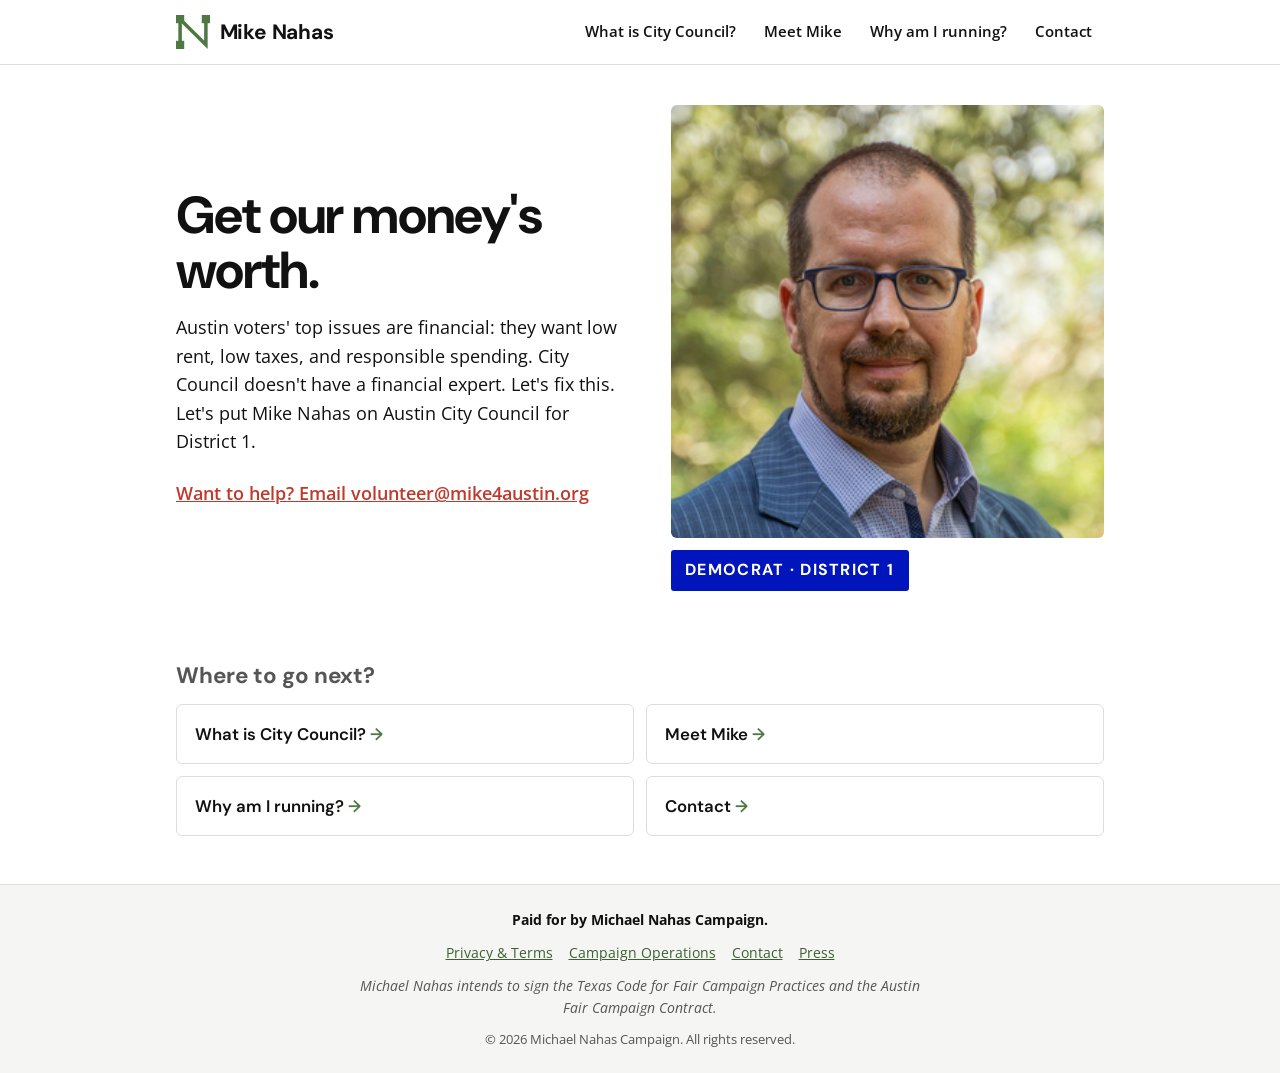
==== index.html @ 1bdf0a4e "Version 0.1 of website" ====
<!DOCTYPE html>
<html lang="en">
<head>
<meta charset="utf-8">
<meta name="viewport" content="width=device-width, initial-scale=1">
<title>Mike Nahas for Austin City Council, District 1</title>
<meta name="description" content="Mike Nahas is running for Austin City Council, District 1. A financial expert and economist who wants Austin to get its money's worth.">
<link rel="preconnect" href="https://fonts.googleapis.com">
<link rel="preconnect" href="https://fonts.gstatic.com" crossorigin>
<link href="https://fonts.googleapis.com/css2?family=DM+Sans:wght@500;700&family=Open+Sans:wght@400;600;700&display=swap" rel="stylesheet">
<link rel="stylesheet" href="styles.css">
</head>
<body>

<header class="site-header">
  <div class="header-inner">
    <a href="index.html" class="brand" aria-label="Mike Nahas — home">
      <svg class="site-logo" viewBox="0 0 29 29" xmlns="http://www.w3.org/2000/svg" aria-hidden="true">
        <g fill="currentColor">
          <rect x="0" y="0" width="7" height="7"/>
          <rect x="22" y="0" width="7" height="7"/>
          <rect x="0" y="22" width="7" height="7"/>
          <rect x="2" y="0" width="3" height="29"/>
          <polygon points="2,0 2,4.24 27,29 27,5 24,5 24,21.76"/>
        </g>
      </svg>
      <span class="site-name">Mike Nahas</span>
    </a>
    <input type="checkbox" id="nav-toggle" class="nav-toggle" aria-hidden="true">
    <label for="nav-toggle" class="nav-toggle-label" aria-label="Toggle menu">
      <span></span><span></span><span></span>
    </label>
    <nav class="site-nav" aria-label="Main navigation">
      <ul>
        <li><a href="what-is-city-council.html">What is City Council?</a></li>
        <li><a href="meet-mike.html">Meet Mike</a></li>
        <li><a href="why-am-i-running.html">Why am I running?</a></li>
        <li><a href="contact.html">Contact</a></li>
      </ul>
    </nav>
  </div>
</header>

<main>

  <div class="hero-row">
    <section class="hero">
      <h1 class="tagline">Get our money's worth.</h1>
      <p class="blurb">Austin voters' top issues are financial: they want low rent, low taxes, and responsible spending. City Council doesn't have a financial expert. Let's fix this. Let's put Mike Nahas on Austin City Council for District 1.</p>
      <p class="volunteer-line"><a href="mailto:volunteer@mike4austin.org">Want to help? Email volunteer@mike4austin.org</a></p>
    </section>

    <section class="photo-block">
      <img src="images/michael_nahas_notie.jpg" alt="Mike Nahas" class="hero-photo">
      <span class="dem-badge">DEMOCRAT &middot; DISTRICT 1</span>
    </section>
  </div>

  <section class="next" aria-labelledby="next-title">
    <h2 id="next-title" class="next-title">Where to go next?</h2>
    <ul class="next-links">
      <li><a href="what-is-city-council.html">What is City Council?</a></li>
      <li><a href="meet-mike.html">Meet Mike</a></li>
      <li><a href="why-am-i-running.html">Why am I running?</a></li>
      <li><a href="contact.html">Contact</a></li>
    </ul>
  </section>

</main>

<footer class="site-footer">
  <div class="footer-inner">
    <p class="paid-for">Paid for by Michael Nahas Campaign.</p>
    <ul class="footer-links">
      <li><a href="privacy.html">Privacy &amp; Terms</a></li>
      <li><a href="campaign-operations.html">Campaign Operations</a></li>
      <li><a href="contact.html">Contact</a></li>
      <li><a href="press.html">Press</a></li>
    </ul>
    <p class="fair-practices">Michael Nahas intends to sign the Texas Code for Fair Campaign Practices and the Austin Fair Campaign Contract.</p>
    <p class="copyright">&copy; 2026 Michael Nahas Campaign. All rights reserved.</p>
  </div>
</footer>

</body>
</html>
---- styles.css ----
/* ============================================================
   Mike Nahas for Austin City Council, District 1 — site styles
   ============================================================ */

*, *::before, *::after { box-sizing: border-box; }
html { -webkit-text-size-adjust: 100%; }
body, h1, h2, h3, p, ul, ol, figure { margin: 0; padding: 0; }
ul, ol { list-style: none; }
a { color: inherit; text-decoration: none; }
img, svg { max-width: 100%; display: block; }

:root {
  --green: #4f7942;
  --green-deep: #3d6032;
  --dem-blue: #0015bc;
  --red: #c0392b;
  --ink: #111;
  --paper: #fff;
  --muted: #555;
  --soft: #f5f5f3;
  --line: #ddd;
  --maxw: 960px;
}

body {
  font-family: 'Open Sans', -apple-system, BlinkMacSystemFont, 'Segoe UI', Roboto, Helvetica, Arial, sans-serif;
  color: var(--ink);
  background: var(--paper);
  line-height: 1.55;
  display: flex;
  flex-direction: column;
  min-height: 100vh;
}

h1, h2, h3 {
  font-family: 'DM Sans', -apple-system, BlinkMacSystemFont, 'Segoe UI', Roboto, Helvetica, Arial, sans-serif;
  font-weight: 700;
  line-height: 1.15;
  color: var(--ink);
}

p { margin-bottom: 1rem; }
p:last-child { margin-bottom: 0; }

a.text-link { color: var(--green-deep); text-decoration: underline; }
a.text-link:hover { color: var(--green); }

.sr-only {
  position: absolute;
  width: 1px; height: 1px;
  padding: 0; margin: -1px; overflow: hidden;
  clip: rect(0, 0, 0, 0); border: 0;
}

/* ----- Header ----- */
.site-header {
  border-bottom: 1px solid var(--line);
  background: var(--paper);
  position: sticky;
  top: 0;
  z-index: 10;
}
.header-inner {
  max-width: var(--maxw);
  margin: 0 auto;
  padding: 0.75rem 1rem;
  display: flex;
  align-items: center;
  flex-wrap: wrap;
  gap: 0.75rem;
}
.brand {
  display: flex;
  align-items: center;
  gap: 0.6rem;
  margin-right: auto;
  color: var(--ink);
}
.site-logo {
  width: 34px;
  height: 34px;
  color: var(--green);
  flex-shrink: 0;
}
.site-name {
  font-family: 'DM Sans', sans-serif;
  font-weight: 700;
  font-size: 1.3rem;
  letter-spacing: -0.01em;
}

.nav-toggle { position: absolute; left: -9999px; }
.nav-toggle-label {
  display: flex;
  flex-direction: column;
  justify-content: center;
  gap: 5px;
  cursor: pointer;
  width: 36px;
  height: 36px;
  padding: 6px;
  border-radius: 4px;
}
.nav-toggle-label:hover { background: var(--soft); }
.nav-toggle-label span {
  display: block;
  width: 24px;
  height: 3px;
  background: var(--ink);
  border-radius: 2px;
}

.site-nav {
  display: none;
  flex-basis: 100%;
}
.nav-toggle:checked ~ .site-nav { display: block; }
.site-nav ul {
  display: flex;
  flex-direction: column;
  border-top: 1px solid var(--line);
  margin-top: 0.5rem;
}
.site-nav a {
  display: block;
  padding: 0.85rem 0.25rem;
  border-bottom: 1px solid var(--line);
  font-weight: 600;
  font-size: 1rem;
}
.site-nav a:hover { color: var(--green); }
.site-nav a.current { color: var(--green); }

@media (min-width: 760px) {
  .nav-toggle-label { display: none; }
  .site-nav {
    display: block;
    flex-basis: auto;
  }
  .site-nav ul {
    flex-direction: row;
    gap: 0.25rem;
    border-top: none;
    margin-top: 0;
  }
  .site-nav a {
    border-bottom: none;
    padding: 0.5rem 0.75rem;
    border-radius: 4px;
    font-size: 0.95rem;
  }
  .site-nav a:hover { background: var(--soft); }
  .site-nav a.current { background: var(--soft); }
}

/* ----- Main / layout ----- */
main {
  flex: 1;
}
.wrap {
  max-width: var(--maxw);
  margin: 0 auto;
  padding: 0 1rem;
}
.page {
  max-width: 720px;
  margin: 0 auto;
  padding: 2rem 1rem 3rem;
}
.page h1 {
  font-size: 2rem;
  margin-bottom: 1.25rem;
}
.page h2 {
  font-size: 1.3rem;
  margin-top: 2rem;
  margin-bottom: 0.75rem;
}
.page p { font-size: 1.05rem; }
.page ul.bullets {
  list-style: disc;
  padding-left: 1.5rem;
  margin-bottom: 1rem;
}
.page ul.bullets li {
  margin-bottom: 0.4rem;
  font-size: 1.05rem;
}
.page-photo {
  width: 100%;
  border-radius: 6px;
  margin: 1rem 0 1.5rem;
}
.next-page-link {
  margin-top: 2.5rem;
  padding-top: 1.5rem;
  border-top: 1px solid var(--line);
  font-size: 1.05rem;
}
.next-page-link a {
  color: var(--green-deep);
  font-weight: 600;
  text-decoration: underline;
}

/* ----- Hero block (homepage) ----- */
.hero {
  max-width: var(--maxw);
  margin: 0 auto;
  padding: 2.5rem 1rem 1.5rem;
}
.tagline {
  font-size: clamp(2.25rem, 6vw, 3.75rem);
  line-height: 1.05;
  letter-spacing: -0.02em;
  margin-bottom: 1rem;
}
.blurb {
  font-size: 1.15rem;
  color: var(--ink);
  max-width: 640px;
  margin-bottom: 1.5rem;
}
.volunteer-line {
  font-size: 1.1rem;
  font-weight: 600;
}
.volunteer-line a {
  color: var(--red);
  text-decoration: underline;
}
.volunteer-line a:hover { color: #8a2820; }

/* ----- Photo block (homepage) ----- */
.photo-block {
  position: relative;
  max-width: var(--maxw);
  margin: 0 auto 1rem;
  padding: 0 1rem;
}
.hero-photo {
  width: 100%;
  height: auto;
  border-radius: 6px;
}
.dem-badge {
  display: inline-block;
  background: var(--dem-blue);
  color: #fff;
  font-family: 'DM Sans', sans-serif;
  font-weight: 700;
  font-size: 0.95rem;
  letter-spacing: 0.08em;
  padding: 0.5rem 0.9rem;
  border-radius: 3px;
  margin-top: 0.75rem;
}

@media (min-width: 760px) {
  .photo-block { padding: 0 1rem; }
  .dem-badge { font-size: 1rem; }
}

/* ----- Hero row: stacked on mobile, side-by-side on desktop ----- */
.hero-row {
  max-width: var(--maxw);
  margin: 0 auto;
}
@media (min-width: 760px) {
  .hero-row {
    display: grid;
    grid-template-columns: 1.05fr 1fr;
    gap: 2.5rem;
    align-items: center;
    padding: 2.5rem 1rem 2rem;
  }
  .hero-row .hero,
  .hero-row .photo-block {
    max-width: none;
    margin: 0;
    padding: 0;
  }
  .hero-row .tagline {
    font-size: clamp(2.25rem, 4.2vw, 3.25rem);
  }
}

/* ----- "Where to go next?" block ----- */
.next {
  max-width: var(--maxw);
  margin: 2.5rem auto 0;
  padding: 0 1rem 3rem;
}
.next-title {
  font-size: 1.4rem;
  margin-bottom: 1rem;
  color: var(--muted);
}
.next-links {
  display: grid;
  grid-template-columns: 1fr;
  gap: 0.75rem;
}
.next-links a {
  display: block;
  padding: 1rem 1.1rem;
  border: 1px solid var(--line);
  border-radius: 6px;
  font-family: 'DM Sans', sans-serif;
  font-weight: 600;
  font-size: 1.05rem;
  background: var(--paper);
  transition: border-color 0.15s, color 0.15s, background 0.15s;
}
.next-links a:hover {
  border-color: var(--green);
  color: var(--green);
  background: var(--soft);
}
.next-links a::after {
  content: ' →';
  color: var(--green);
}

@media (min-width: 760px) {
  .next-links { grid-template-columns: repeat(2, 1fr); }
}

/* ----- Footer ----- */
.site-footer {
  border-top: 1px solid var(--line);
  background: var(--soft);
  font-size: 0.85rem;
  color: var(--muted);
  margin-top: auto;
}
.footer-inner {
  max-width: var(--maxw);
  margin: 0 auto;
  padding: 1.5rem 1rem;
  text-align: center;
}
.paid-for {
  font-weight: 700;
  color: var(--ink);
  margin-bottom: 0.75rem;
}
.footer-links {
  display: flex;
  flex-wrap: wrap;
  justify-content: center;
  gap: 0.5rem 1rem;
  margin-bottom: 0.75rem;
}
.footer-links a { color: var(--green-deep); text-decoration: underline; }
.footer-links a:hover { color: var(--green); }
.fair-practices {
  font-style: italic;
  margin-bottom: 0.75rem;
  max-width: 560px;
  margin-left: auto;
  margin-right: auto;
}
.copyright { margin: 0; font-size: 0.8rem; }
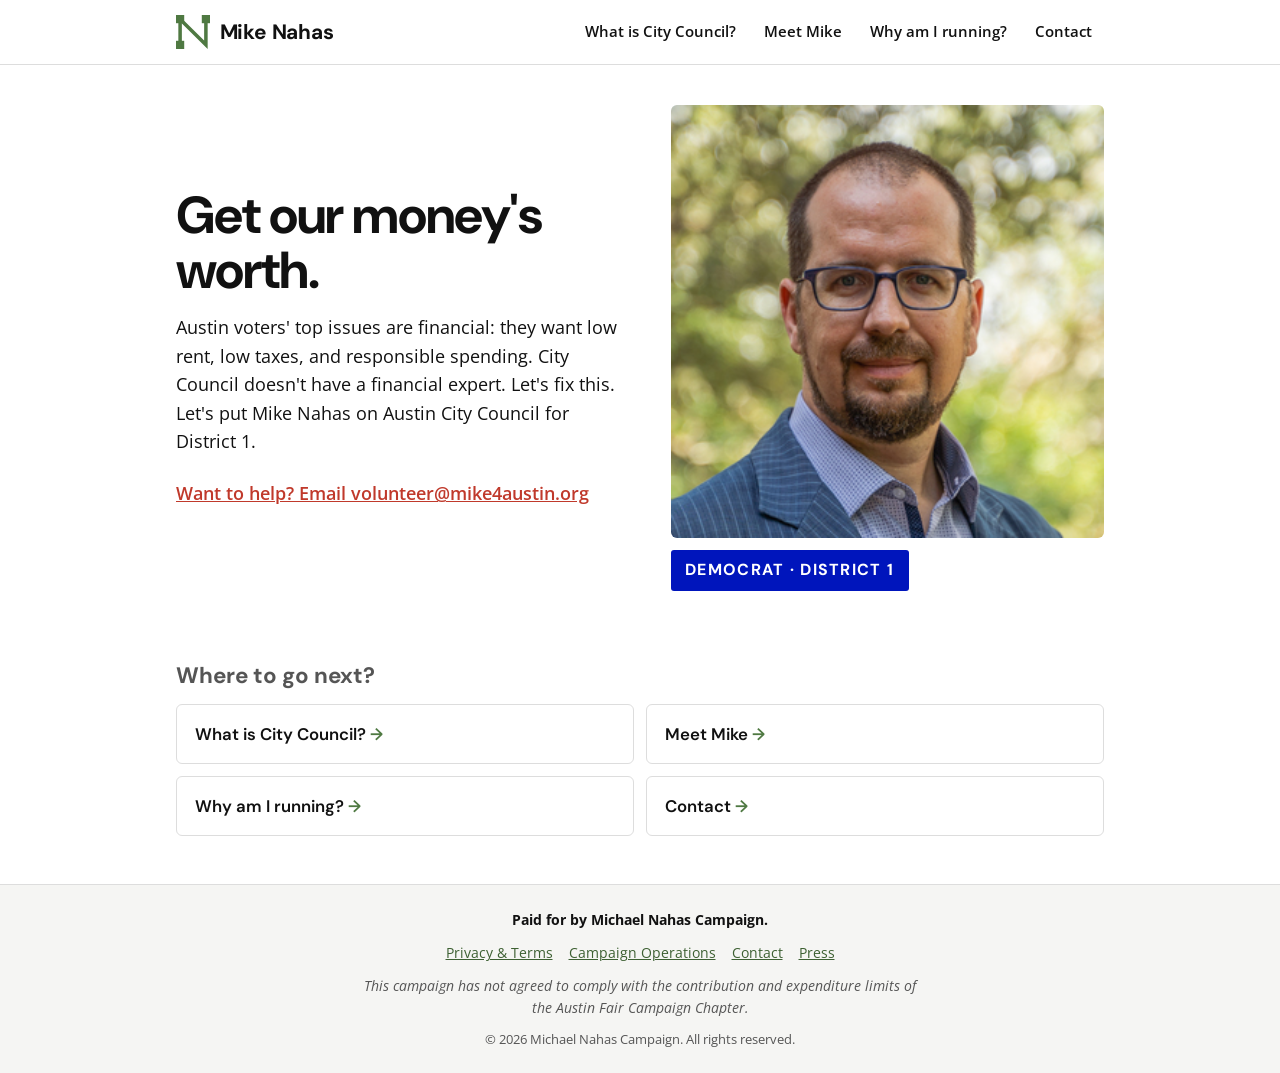
==== commit 6e052ecb: "Updated webpages for correct Fair Campaign language" ====
--- a/index.html
+++ b/index.html
@@ -77,7 +77,7 @@
       <li><a href="contact.html">Contact</a></li>
       <li><a href="press.html">Press</a></li>
     </ul>
-    <p class="fair-practices">Michael Nahas intends to sign the Texas Code for Fair Campaign Practices and the Austin Fair Campaign Contract.</p>
+    <p class="fair-practices">This campaign has not agreed to comply with the contribution and expenditure limits of the Austin Fair Campaign Chapter.</p>
     <p class="copyright">&copy; 2026 Michael Nahas Campaign. All rights reserved.</p>
   </div>
 </footer>
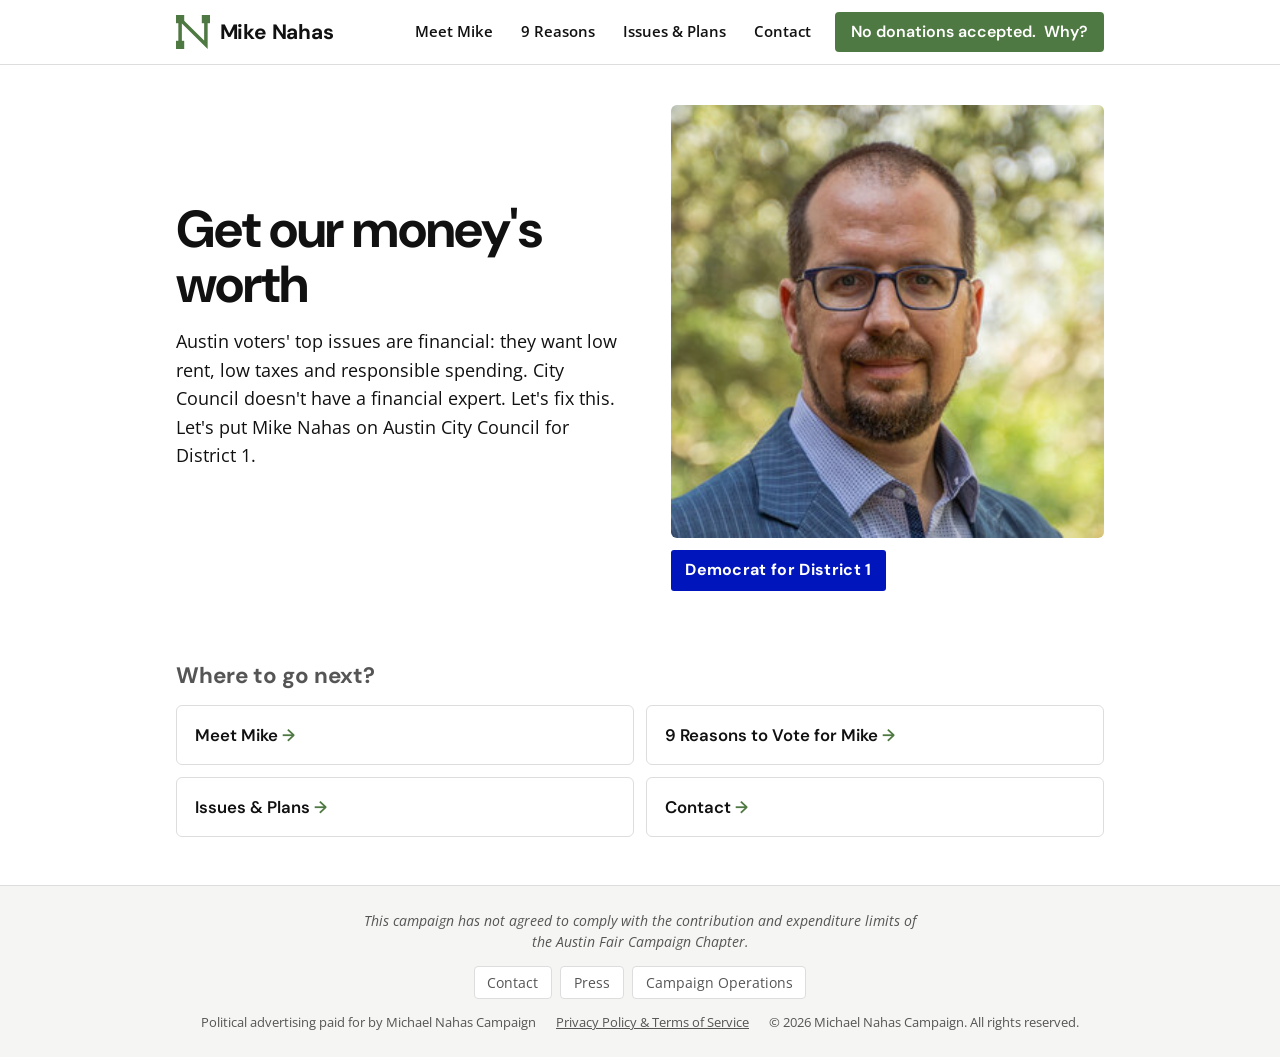
==== commit 6bdbe675: "New version of website" ====
--- a/index.html
+++ b/index.html
@@ -4,7 +4,7 @@
 <meta charset="utf-8">
 <meta name="viewport" content="width=device-width, initial-scale=1">
 <title>Mike Nahas for Austin City Council, District 1</title>
-<meta name="description" content="Mike Nahas is running for Austin City Council, District 1. A financial expert and economist who wants Austin to get its money's worth.">
+<meta name="description" content="Mike Nahas is running for Austin City Council, District 1. A financial expert and economist who wants Austin to get its money's worth. He accepts no donations.">
 <link rel="preconnect" href="https://fonts.googleapis.com">
 <link rel="preconnect" href="https://fonts.gstatic.com" crossorigin>
 <link href="https://fonts.googleapis.com/css2?family=DM+Sans:wght@500;700&family=Open+Sans:wght@400;600;700&display=swap" rel="stylesheet">
@@ -14,7 +14,7 @@
 
 <header class="site-header">
   <div class="header-inner">
-    <a href="index.html" class="brand" aria-label="Mike Nahas — home">
+    <a href="index.html" class="brand" aria-label="Mike Nahas, home">
       <svg class="site-logo" viewBox="0 0 29 29" xmlns="http://www.w3.org/2000/svg" aria-hidden="true">
         <g fill="currentColor">
           <rect x="0" y="0" width="7" height="7"/>
@@ -32,10 +32,11 @@
     </label>
     <nav class="site-nav" aria-label="Main navigation">
       <ul>
-        <li><a href="what-is-city-council.html">What is City Council?</a></li>
         <li><a href="meet-mike.html">Meet Mike</a></li>
-        <li><a href="why-am-i-running.html">Why am I running?</a></li>
+        <li><a href="reasons.html"><span class="label-full">9 Reasons to Vote for Mike</span><span class="label-short">9 Reasons</span></a></li>
+        <li><a href="issues.html">Issues &amp; Plans</a></li>
         <li><a href="contact.html">Contact</a></li>
+        <li class="nav-donate"><a href="no-donations.html" class="donate-button">No donations accepted.&nbsp; Why?</a></li>
       </ul>
     </nav>
   </div>
@@ -45,23 +46,23 @@
 
   <div class="hero-row">
     <section class="hero">
-      <h1 class="tagline">Get our money's worth.</h1>
-      <p class="blurb">Austin voters' top issues are financial: they want low rent, low taxes, and responsible spending. City Council doesn't have a financial expert. Let's fix this. Let's put Mike Nahas on Austin City Council for District 1.</p>
-      <p class="volunteer-line"><a href="mailto:volunteer@mike4austin.org">Want to help? Email volunteer@mike4austin.org</a></p>
+      <h1 class="tagline">Get our money's worth</h1>
+      <p class="blurb">Austin voters' top issues are financial: they want low rent, low taxes and responsible spending.  City Council doesn't have a financial expert.  Let's fix this.  Let's put Mike Nahas on Austin City Council for District 1.</p>
+      <p class="hero-donate"><a href="no-donations.html" class="donate-button donate-button-big">No donations accepted.&nbsp; Why?</a></p>
     </section>
 
     <section class="photo-block">
-      <img src="images/michael_nahas_notie.jpg" alt="Mike Nahas" class="hero-photo">
-      <span class="dem-badge">DEMOCRAT &middot; DISTRICT 1</span>
+      <img src="images/michael_nahas_notie.jpg" alt="Mike Nahas" class="hero-photo" width="300" height="300">
+      <span class="dem-badge">Democrat for District 1</span>
     </section>
   </div>
 
   <section class="next" aria-labelledby="next-title">
     <h2 id="next-title" class="next-title">Where to go next?</h2>
     <ul class="next-links">
-      <li><a href="what-is-city-council.html">What is City Council?</a></li>
       <li><a href="meet-mike.html">Meet Mike</a></li>
-      <li><a href="why-am-i-running.html">Why am I running?</a></li>
+      <li><a href="reasons.html">9 Reasons to Vote for Mike</a></li>
+      <li><a href="issues.html">Issues &amp; Plans</a></li>
       <li><a href="contact.html">Contact</a></li>
     </ul>
   </section>
@@ -70,15 +71,17 @@
 
 <footer class="site-footer">
   <div class="footer-inner">
-    <p class="paid-for">Paid for by Michael Nahas Campaign.</p>
-    <ul class="footer-links">
-      <li><a href="privacy.html">Privacy &amp; Terms</a></li>
-      <li><a href="campaign-operations.html">Campaign Operations</a></li>
+    <p class="fair-practices">This campaign has not agreed to comply with the contribution and expenditure limits of the Austin Fair Campaign Chapter.</p>
+    <ul class="footer-buttons">
       <li><a href="contact.html">Contact</a></li>
       <li><a href="press.html">Press</a></li>
+      <li><a href="campaign-operations.html">Campaign Operations</a></li>
     </ul>
-    <p class="fair-practices">This campaign has not agreed to comply with the contribution and expenditure limits of the Austin Fair Campaign Chapter.</p>
-    <p class="copyright">&copy; 2026 Michael Nahas Campaign. All rights reserved.</p>
+    <ul class="footer-last">
+      <li class="paid-for">Political advertising paid for by Michael Nahas Campaign</li>
+      <li><a href="privacy.html">Privacy Policy &amp; Terms of Service</a></li>
+      <li class="copyright">&copy; 2026 Michael Nahas Campaign. All rights reserved.</li>
+    </ul>
   </div>
 </footer>
 
--- a/styles.css
+++ b/styles.css
@@ -131,7 +131,9 @@
 .site-nav a:hover { color: var(--green); }
 .site-nav a.current { color: var(--green); }
 
-@media (min-width: 760px) {
+.label-short { display: none; }
+
+@media (min-width: 900px) {
   .nav-toggle-label { display: none; }
   .site-nav {
     display: block;
@@ -139,6 +141,7 @@
   }
   .site-nav ul {
     flex-direction: row;
+    align-items: center;
     gap: 0.25rem;
     border-top: none;
     margin-top: 0;
@@ -151,6 +154,44 @@
   }
   .site-nav a:hover { background: var(--soft); }
   .site-nav a.current { background: var(--soft); }
+  .label-full { display: none; }
+  .label-short { display: inline; }
+}
+
+/* ----- "No donations accepted. Why?" button -----
+   Green, blocky, and in the spot where other campaigns put a red DONATE. */
+.donate-button {
+  display: inline-block;
+  background: var(--green);
+  color: #fff;
+  font-family: 'DM Sans', -apple-system, BlinkMacSystemFont, 'Segoe UI', Roboto, Helvetica, Arial, sans-serif;
+  font-weight: 700;
+  line-height: 1.2;
+  text-align: center;
+  border-radius: 4px;
+}
+.donate-button:hover { background: var(--green-deep); }
+.site-nav .nav-donate { padding: 0.85rem 0; }
+.site-nav a.donate-button {
+  display: block;
+  padding: 0.85rem 1rem;
+  border-bottom: none;
+  color: #fff;
+}
+.site-nav a.donate-button:hover { color: #fff; background: var(--green-deep); }
+.donate-button-big {
+  font-size: 1.25rem;
+  padding: 1rem 1.5rem;
+}
+.hero-donate { margin-top: 0.5rem; }
+
+@media (min-width: 900px) {
+  .site-nav .nav-donate { padding: 0; margin-left: 0.5rem; }
+  .site-nav a.donate-button {
+    padding: 0.65rem 1rem;
+    font-size: 1rem;
+  }
+  .hero-donate { display: none; }
 }
 
 /* ----- Main / layout ----- */
@@ -188,6 +229,7 @@
 }
 .page-photo {
   width: 100%;
+  height: auto;
   border-radius: 6px;
   margin: 1rem 0 1.5rem;
 }
@@ -221,16 +263,6 @@
   max-width: 640px;
   margin-bottom: 1.5rem;
 }
-.volunteer-line {
-  font-size: 1.1rem;
-  font-weight: 600;
-}
-.volunteer-line a {
-  color: var(--red);
-  text-decoration: underline;
-}
-.volunteer-line a:hover { color: #8a2820; }
-
 /* ----- Photo block (homepage) ----- */
 .photo-block {
   position: relative;
@@ -250,7 +282,7 @@
   font-family: 'DM Sans', sans-serif;
   font-weight: 700;
   font-size: 0.95rem;
-  letter-spacing: 0.08em;
+  letter-spacing: 0.02em;
   padding: 0.5rem 0.9rem;
   border-radius: 3px;
   margin-top: 0.75rem;
@@ -340,25 +372,83 @@
   padding: 1.5rem 1rem;
   text-align: center;
 }
-.paid-for {
-  font-weight: 700;
-  color: var(--ink);
-  margin-bottom: 0.75rem;
-}
-.footer-links {
+.fair-practices {
+  font-style: italic;
+  margin: 0 auto 0.9rem;
+  max-width: 560px;
+}
+.footer-buttons {
   display: flex;
   flex-wrap: wrap;
   justify-content: center;
-  gap: 0.5rem 1rem;
-  margin-bottom: 0.75rem;
-}
-.footer-links a { color: var(--green-deep); text-decoration: underline; }
-.footer-links a:hover { color: var(--green); }
-.fair-practices {
-  font-style: italic;
-  margin-bottom: 0.75rem;
-  max-width: 560px;
-  margin-left: auto;
-  margin-right: auto;
-}
-.copyright { margin: 0; font-size: 0.8rem; }
+  gap: 0.5rem;
+  margin-bottom: 0.9rem;
+}
+.footer-buttons a {
+  display: inline-block;
+  padding: 0.3rem 0.8rem;
+  border: 1px solid var(--line);
+  border-radius: 4px;
+  background: var(--paper);
+  color: var(--muted);
+}
+.footer-buttons a:hover { color: var(--green-deep); border-color: var(--green); }
+.footer-last {
+  display: flex;
+  flex-wrap: wrap;
+  justify-content: center;
+  gap: 0.25rem 1.25rem;
+  font-size: 0.8rem;
+}
+.footer-last a { color: var(--muted); text-decoration: underline; }
+.footer-last a:hover { color: var(--green-deep); }
+
+/* ----- Tables (no-donations page) ----- */
+.data-table {
+  width: 100%;
+  border-collapse: collapse;
+  margin: 1rem 0 0.5rem;
+  font-size: 1rem;
+}
+.data-table th, .data-table td {
+  text-align: left;
+  padding: 0.5rem 0.6rem;
+  border-bottom: 1px solid var(--line);
+}
+.data-table th { font-family: 'DM Sans', sans-serif; background: var(--soft); }
+.data-table td:last-child, .data-table th:last-child { text-align: right; }
+.data-table tbody tr:first-child td { font-weight: 700; color: var(--green-deep); }
+.page p.note { font-size: 0.9rem; color: var(--muted); }
+
+/* ----- Reasons list ----- */
+.reasons {
+  list-style: decimal;
+  padding-left: 1.5rem;
+}
+.reasons li {
+  font-size: 1.05rem;
+  margin-bottom: 1rem;
+  padding-left: 0.25rem;
+}
+.reasons li::marker { font-weight: 700; color: var(--green-deep); }
+
+/* ----- Raw questionnaire answers (issues page) -----
+   A collapsed, low-key footnote: meant for AI tools, visible to anyone who opens it. */
+.raw-answers {
+  max-width: 720px;
+  margin: 0 auto 1.5rem;
+  padding: 0 1rem;
+  font-size: 0.8rem;
+  color: var(--muted);
+}
+.raw-answers summary { cursor: pointer; color: #999; }
+.raw-answers-body { padding-top: 1rem; font-size: 0.9rem; color: var(--ink); }
+.raw-answers-body p, .raw-answers-body ul, .raw-answers-body table { margin-bottom: 0.75rem; }
+.raw-answers-body ul { list-style: disc; padding-left: 1.5rem; }
+.raw-answers-body a { text-decoration: underline; overflow-wrap: anywhere; }
+.raw-answers-body table { border-collapse: collapse; display: block; overflow-x: auto; }
+.raw-answers-body th, .raw-answers-body td { border: 1px solid var(--line); padding: 0.2rem 0.4rem; text-align: left; }
+.qa-org { margin-top: 2rem; }
+.qa-org h3 { font-size: 1.15rem; }
+.raw-answers-body p.qa-meta { color: var(--muted); font-size: 0.85rem; }
+.qa-q { font-size: 1rem; margin: 1.25rem 0 0.4rem; }
